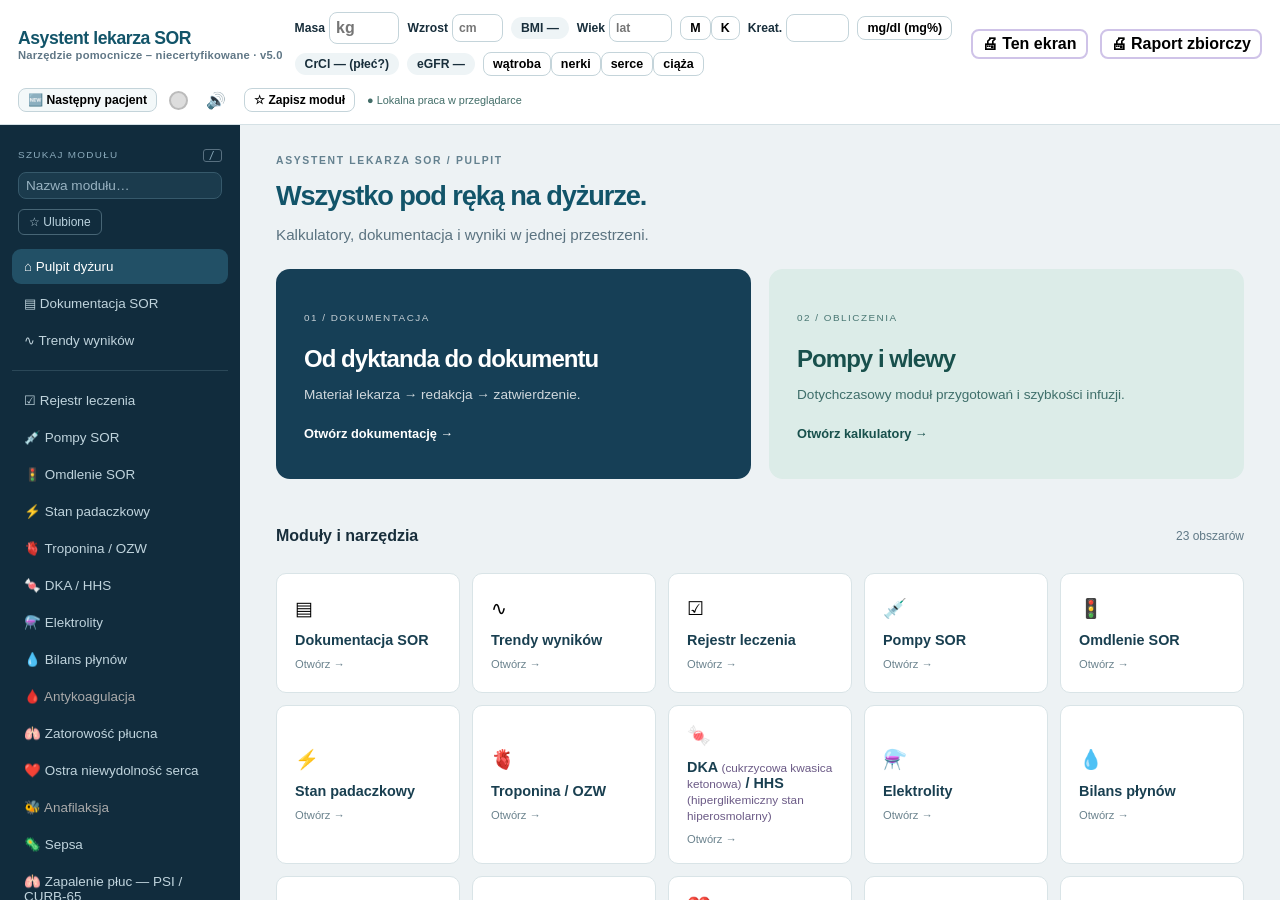
==== index.html @ ea82d054 "Asystent lekarza SOR 5.0" ====
<!doctype html><html lang="pl"><head><meta charset="utf-8"><title>Asystent lekarza SOR — narzędzie pomocnicze, niecertyfikowane</title><meta property="og:title" content="Asystent lekarza SOR"><meta property="og:description" content="Narzędzie pomocnicze – niecertyfikowane: kalkulatory, dokumentacja, pompy, bilans płynów i raport do wydruku."><meta property="og:image:width" content="1200"><meta property="og:image:height" content="630"><meta property="og:type" content="website"><meta name="description" content="Kalkulatory dla lekarzy SOR: dawki, pompy, algorytmy, neurologia/udar.">
<meta http-equiv="Content-Security-Policy" content="default-src 'self' 'unsafe-inline' app: file: data:">
<link rel="icon" href="icon.png"><link rel="manifest" href="manifest.webmanifest"><meta name="theme-color" content="#7b3fe4"><meta name="viewport" content="width=device-width,initial-scale=1"><link rel="stylesheet" href="shell.css"></head><body>
<header id="top"><div class="brand">Asystent lekarza SOR <small>Narzędzie pomocnicze – niecertyfikowane · <span id="ver">v5.0</span></small></div>
<div id="pbar">
 <label>Masa <input id="pw" inputmode="decimal" placeholder="kg"></label>
 <label>Wzrost <input id="ph" inputmode="decimal" placeholder="cm"></label><span id="pbmi" class="pill" title="BMI = masa [kg] / wzrost² [m²]">BMI —</span>
 <label>Wiek <input id="pa" inputmode="numeric" placeholder="lat"></label>
 <span class="seg" id="psex"><button data-s="m">M</button><button data-s="f">K</button></span>
 <label>Kreat. <input id="pc" inputmode="decimal"></label><button id="pcu" class="tg" title="Jednostki laboratoryjne we wszystkich modułach – kliknij, aby przełączyć">mg/dl</button>
 <span id="pcr" class="pill">CrCl —</span><span id="pgf" class="pill">eGFR —</span>
 <span class="tgs"><button class="tg" data-c="liver">wątroba</button><button class="tg" data-c="renal">nerki</button><button class="tg" data-c="heart">serce</button><button class="tg" data-c="preg">ciąża</button></span>
</div>
<button id="printMod" class="tg" title="Wydrukuj bieżący ekran / moduł (okno druku przeglądarki)">🖨 Ten ekran</button><button id="printAll" class="tg" title="Raport zbiorczy: dokumentacja, wykonane, pompy, bilans płynów i wszystkie użyte moduły">🖨 Raport zbiorczy</button>
<button id="nextPt" class="tg np" title="Wyczyść dane pacjenta i wszystkie moduły">🆕 Następny pacjent</button><div id="lamp" title="Alarm"></div><button id="mute" title="Wycisz">🔊</button></header>
<div id="wrap"><aside id="sidebar"><div class="nav-tools"><label for="moduleSearch">SZUKAJ MODUŁU <kbd>/</kbd></label><input id="moduleSearch" type="search" placeholder="Nazwa modułu…" autocomplete="off"><button id="favoritesOnly" aria-pressed="false">☆ Ulubione</button><p id="navEmpty" hidden>Brak pasujących modułów.</p></div><nav id="side" aria-label="Moduły aplikacji"></nav><div class="nav-foot">Asystent lekarza SOR<br>Niecertyfikowane · wersja 5.0</div></aside><main id="main"></main></div>
<audio id="siren" src="siren.wav" preload="auto"></audio>
<script src="calc/core.js"></script><script src="gcs.js"></script><script src="calc/units.js"></script><script src="calc/dka.js"></script><script src="calc/dkaB1.js"></script><script src="calc/elyteB1.js"></script><script src="calc/acoagB1.js"></script><script src="calc/pressB1.js"></script><script src="calc/transfB1.js"></script><script src="calc/elyte.js"></script><script src="calc/acoag.js"></script><script src="calc/pe.js"></script><script src="calc/ahf.js"></script><script src="calc/batch3.js"></script><script src="calc/transf.js"></script><script src="calc/neuro.js"></script><script src="calc/clinical.js"></script><script src="data/antybiotyki_renal.js"></script><script src="calc/abxB2.js"></script><script src="calc/mushB2.js"></script><script src="calc/dementiaB2.js"></script><script src="calc/etapC.js"></script>
<link rel="stylesheet" href="advanced.css">
<script src="mods.js"></script><script src="mods2.js"></script><script src="mods3.js"></script><script src="mods4.js"></script><script src="mods5.js"></script><script src="b1-ui.js"></script><script src="b2-ui.js"></script><script src="c-ui.js"></script><script src="gloss.js"></script><script src="treatment-engine.js"></script><script src="treatment-ui.js"></script><script src="clinical-ui.js"></script><script src="workbench.js"></script><script src="done.js"></script><script src="fluid.js"></script><script src="report.js"></script><script src="icd.js"></script><script src="icd-ui.js"></script><script src="shell.js"></script><script src="advanced.js"></script><script src="upd.js"></script><script>
document.addEventListener('pointerdown',function u(){var a=document.getElementById('siren');try{a.muted=true;var p=a.play();(p&&p.then?p:Promise.resolve()).then(function(){a.pause();a.currentTime=0;a.muted=false}).catch(function(){a.muted=false})}catch(e){}document.removeEventListener('pointerdown',u)},{once:true});</script></body></html>
---- shell.css ----
:root{--fs:16px;--ok:#1e9e4a;--or:#e98a00;--rd:#d81b30;--pk:#ff5fa2;--vi:#7b3fe4;--bg:#f7f5fb;--tx:#2a1f3d}
*{box-sizing:border-box}html{font-size:var(--fs)}body{margin:0;font-family:Segoe UI,Arial,sans-serif;background:var(--bg);color:var(--tx);height:100vh;display:flex;flex-direction:column;overflow:hidden}
header{display:flex;align-items:center;gap:12px;padding:6px 12px;background:#fff;border-bottom:3px solid var(--pk);flex-wrap:wrap}
.brand{font-weight:800;font-size:1.15rem;color:var(--vi);white-space:nowrap}.brand small{font-weight:600;color:var(--pk)}
#pbar{display:flex;align-items:center;gap:10px;flex-wrap:wrap;flex:1 1 560px;min-width:0}
#pbar label{font-weight:700;font-size:.9rem;display:flex;align-items:center;gap:4px}
input{font:inherit;padding:5px 7px;border:2px solid #cfc3e8;border-radius:8px;width:5.2em;background:#fff}
#pw{font-size:1.35rem;width:4.2em;font-weight:800;border-color:var(--vi)}
input.bad{border-color:var(--rd);background:#ffe6e9}input.warn{border-color:var(--or);background:#fff3df}
button{font:inherit;cursor:pointer}
.seg button,.tg{border:2px solid #cfc3e8;background:#fff;border-radius:8px;padding:4px 9px;font-weight:700}
.seg button.on{background:var(--vi);color:#fff;border-color:var(--vi)}.tg.on{background:var(--or);color:#fff;border-color:var(--or)}
.pill{background:#efe9fa;border-radius:20px;padding:4px 10px;font-weight:700;font-size:.9rem}
#lamp{width:30px;height:30px;border-radius:50%;background:#ddd;border:2px solid #bbb}
#lamp.on{background:var(--rd);border-color:#900;animation:fl .5s infinite alternate;box-shadow:0 0 18px var(--rd)}
@keyframes fl{from{opacity:1}to{opacity:.25}}
#mute{border:0;background:none;font-size:1.4rem}
#wrap{flex:1;display:flex;min-height:0}
#side{width:215px;background:#fff;border-right:1px solid #e5dcf5;overflow:auto;padding:6px}
#side button{display:block;width:100%;text-align:left;border:0;background:none;padding:8px 10px;border-radius:9px;font-weight:700;font-size:.95rem;color:var(--tx)}
#side button.on{background:linear-gradient(120deg,var(--pk),var(--vi));color:#fff}#side button.soon{color:#aaa;font-weight:500}
#side hr{border:0;border-top:1px solid #eee;margin:6px 0}
#main{flex:1;overflow:auto;padding:14px 18px;position:relative}
#main iframe{border:0;width:100%;height:100%;display:block;background:#fff;border-radius:10px}
#main.fr{padding:0}
h2{margin:.2em 0 .5em;color:var(--vi)}
.row{display:flex;flex-wrap:wrap;gap:10px 16px;align-items:center;margin:6px 0}
.row label{font-weight:700;display:flex;gap:5px;align-items:center}
.box{background:#fff;border-radius:12px;padding:10px 14px;margin:10px 0;border-left:7px solid #ccc;box-shadow:0 1px 4px rgba(80,40,140,.08)}
.box.ok{border-color:var(--ok)}.box.orange{border-color:var(--or)}.box.red{border-color:var(--rd);background:#fff4f5}
.box h3{margin:0 0 4px;font-size:1.05rem}
.big{font-size:1.5rem;font-weight:800}.r{color:var(--rd);font-weight:800}.o{color:var(--or);font-weight:700}.g{color:var(--ok);font-weight:700}
.mut{color:#776;font-size:.85rem}
.tabs button{border:2px solid var(--vi);background:#fff;color:var(--vi);border-radius:10px;padding:6px 14px;font-weight:800;margin-right:6px}
.tabs button.on{background:var(--vi);color:#fff}
.info{float:right;border:0;background:#efe9fa;border-radius:50%;width:32px;height:32px;font-weight:800;color:var(--vi)}
.ov{position:fixed;inset:0;background:rgba(123,63,228,.35);display:flex;align-items:center;justify-content:center;z-index:99}
.dlg{background:#fff;border-radius:18px;padding:22px;max-width:460px;border-top:6px solid var(--pk);text-align:center}
.dlg .big,.dlg button.big{width:100%;padding:12px;border:0;border-radius:12px;color:#fff;background:linear-gradient(120deg,var(--pk),var(--vi))}
.by{color:var(--pk);font-weight:700;margin-top:-8px}
.disc{font-size:.8rem;color:#887;margin-top:18px}
table.src{font-size:.85rem}ul.src{font-size:.85rem;padding-left:18px}
.dw{background:#fff3c4;color:#7a5600;font-weight:800;padding:0 4px;border-radius:4px}
input[type=checkbox]{width:auto;transform:scale(1.3);margin:0 4px}input[type=range]{width:140px}
select{font:inherit;padding:5px 7px;border:2px solid #cfc3e8;border-radius:8px;background:#fff}
.nih{display:grid;grid-template-columns:repeat(auto-fill,minmax(330px,1fr));gap:6px 14px;width:100%}.nih label{justify-content:space-between}.nih select{max-width:210px}
#printArea{display:none}
@media print{@page{size:A4;margin:14mm}html,body{background:#fff!important}body>*:not(#printArea){display:none!important}#printArea{display:block;font:11pt/1.35 Arial,sans-serif;color:#000}
#printArea h1{font-size:15pt;margin:0}#printArea h2{font-size:12pt;margin:10px 0 4px;border-bottom:1px solid #000}#printArea .sub{font-size:9.5pt;margin-bottom:6px}
#printArea table{border-collapse:collapse;width:100%}#printArea th,#printArea td{border:1px solid #888;padding:3px 6px;text-align:left;vertical-align:top}#printArea th{width:32%;background:#eee}
#printArea li{margin:2px 0}#printArea li.red b{text-decoration:underline}#printArea .lines{height:28mm;border-bottom:1px dotted #000}#printArea .sig{display:flex;justify-content:space-between;margin-top:14mm}#printArea .foot{font-size:8pt;margin-top:8mm;color:#444}}
.np{background:#fff4d6}
.pl{font-weight:400;font-size:.82em;color:#6b5a86}
---- advanced.css ----
:root{--vi:#125469;--pk:#1f8d9a;--bg:#edf2f4;--tx:#182e3b;--fs:16px}
body{font-family:Inter,"Segoe UI",Arial,sans-serif}header{padding:12px 18px;border-bottom:1px solid #d5e1e5;gap:12px;background:#fff}.brand{font-size:1.1rem;letter-spacing:-.025em}.brand small{display:block;font-size:.7rem;color:#607786;letter-spacing:.02em}#pbar{gap:8px}#pbar label{font-size:.76rem}#pw{font-size:1rem;width:4.4em}#pbar input{border-width:1px;border-color:#c4d4da;padding:6px}#pbar .tg,.seg button{font-size:.78rem;border-width:1px;border-color:#c4d4da}.pill{font-size:.76rem;background:#eef4f6}#nextPt{font-size:.76rem;background:#f3f8f9;border:1px solid #c4d4da}#pinModule{font-size:.75rem;border:1px solid #c4d4da}#lamp{width:19px;height:19px}#mute{font-size:1rem}.connection-state{font-size:.68rem;color:#426d68}
#sidebar{width:240px;min-width:240px;background:#112c3d;display:flex;flex-direction:column;overflow:auto;color:#c0d4dd}#side{width:auto;background:transparent;border:0;overflow:visible;padding:0 12px 20px}#side button{color:#c0d4dd;padding:10px 12px;font-size:.84rem;font-weight:500;margin:2px 0}#side button.on{background:#225066;color:#fff}#side button:hover{background:#1b4054}#side button[hidden]{display:none}#side button.is-favorite::after{content:'★';float:right;color:#e4c678}#side hr{border-color:#2b4858;margin:12px 0}.nav-tools{padding:24px 18px 12px}.nav-tools label{display:flex;justify-content:space-between;font-size:.62rem;letter-spacing:.13em;color:#8babbc}.nav-tools kbd{border:1px solid #587080;padding:0 5px;border-radius:3px}.nav-tools input{display:block;width:100%;margin:10px 0;background:#1b3b4d;border:1px solid #36596b;color:#fff;font-size:.85rem}.nav-tools input::placeholder{color:#99b3c2}.nav-tools button{color:#bcd4e0;border:1px solid #476575;background:transparent;border-radius:6px;padding:5px 10px;font-size:.75rem}.nav-tools button[aria-pressed=true]{background:#40616d}.nav-foot{font-size:.66rem;line-height:1.8;padding:16px 22px;margin-top:auto;border-top:1px solid #2b4858;color:#86a5b6}#navEmpty{font-size:.8rem}#main{padding:30px 36px}#main>h2{font-size:1.7rem;letter-spacing:-.04em;line-height:1.2}#main.fr{padding:14px}.eyebrow{color:#64818f;font-size:.65rem;font-weight:700;letter-spacing:.16em;margin-bottom:14px}.lead{color:#5b7380;font-size:.95rem;margin:12px 0 26px}.hero-grid{display:grid;grid-template-columns:1fr 1fr;gap:18px;margin-bottom:32px}.hero-tile{border:0;background:#163f56;color:#fff;text-align:left;padding:28px;border-radius:14px;min-height:210px}.hero-tile.teal{background:#dcece8;color:#18504c}.hero-tile>span{font-size:.62rem;letter-spacing:.15em;opacity:.75}.hero-tile h3{font-size:1.5rem;margin:20px 0 10px;letter-spacing:-.04em}.hero-tile p{font-size:.85rem;opacity:.8}.hero-tile b{display:block;margin-top:24px;font-size:.8rem}.section-title{display:flex;justify-content:space-between;align-items:center}.section-title h3{font-size:1rem}.section-title>span{font-size:.75rem;color:#607986}.module-grid{display:grid;grid-template-columns:repeat(auto-fill,minmax(180px,1fr));gap:12px;margin:12px 0 26px}.module-tile{background:white;border:1px solid #d9e4e7;border-radius:10px;padding:18px;text-align:left;min-height:120px}.module-tile:hover{border-color:#1f8d9a;box-shadow:0 3px 12px #1233480c}.module-tile>span{display:block;font-size:1.2rem;margin-bottom:12px}.module-tile b{display:block;font-size:.9rem;color:#193f50}.module-tile small{display:block;margin-top:10px;font-size:.7rem;color:#6a828d}.notice{font-size:.8rem;line-height:1.6;color:#385a68;border:1px solid #cedee3;background:#f8fbfc;border-radius:8px;padding:14px 18px;margin:16px 0 22px}.box{border-radius:9px;border-left-width:4px;padding:16px;box-shadow:0 1px 2px #213b4d0a}button:focus-visible,a:focus-visible,input:focus-visible,select:focus-visible,textarea:focus-visible{outline:3px solid #e7ad44;outline-offset:3px}button:disabled{opacity:.45;cursor:not-allowed}.wb-toolbar{display:flex;gap:10px;align-items:center;flex-wrap:wrap;margin:18px 0}.wb-toolbar label{font-size:.8rem}.wb-toolbar button,.wb-toolbar select{font-size:.8rem}.wb-toolbar .tg{border:1px solid #b9ccd3;padding:9px 13px}.wb-tabs{display:flex;gap:6px;border-bottom:1px solid #ccdce2;margin-top:25px;margin-bottom:22px}.wb-tabs button{border:0;border-radius:7px 7px 0 0;padding:12px 16px;background:#e0e9ed;color:#476573;font-size:.83rem}.wb-tabs button.on{background:#164d63;color:white}.wb-field{display:block;font-size:.83rem;font-weight:600;margin-bottom:18px}.wb-field textarea,.document-editor{display:block;width:100%;margin-top:8px;padding:14px 16px;min-height:110px;resize:vertical;font:400 .93rem/1.65 "Segoe UI",Arial,sans-serif;border:1px solid #c6d7de;border-radius:9px;color:#193644;background:#fff}.document-editor{min-height:380px}.primary-action,.button-link{display:inline-block;border:0;border-radius:7px;background:#16556b;color:white;font-weight:600;padding:12px 18px;font-size:.85rem;text-decoration:none}.accept-line{display:flex;gap:8px;align-items:center;margin:18px 0;font-size:.85rem}.wb-status{min-height:24px;color:#25645c;font-size:.8rem}.file-button{padding:8px 12px;border:1px solid #b9ccd3;border-radius:7px;cursor:pointer;background:white}.file-button input{display:block;width:180px;border:0;padding:0;font-size:.7rem;margin-top:5px}.trend-fields{display:grid;grid-template-columns:repeat(4,1fr);gap:14px;margin-bottom:18px}.trend-fields label{font-size:.78rem}.trend-fields input{width:100%;display:block;margin-top:8px;border:1px solid #c6d7de}.trend-summary{display:flex;gap:20px;flex-wrap:wrap;background:#fff;padding:18px;border:1px solid #d6e2e7;border-radius:8px;font-size:.85rem}.trend-chart{width:100%;max-height:340px;background:#fff;margin-top:14px;border:1px solid #d6e2e7;border-radius:10px}.trend-chart text{font:12px "Segoe UI",sans-serif;fill:#375a68}.results-table{width:100%;border-collapse:collapse;background:white;font-size:.85rem}.results-table th,.results-table td{text-align:left;border-bottom:1px solid #d9e5ea;padding:12px}.results-table th{background:#e3ecef}.wb-panel[hidden]{display:none}#mobileMenu{display:none}.tabs{display:flex;flex-wrap:wrap;gap:5px}.tabs button{font-size:.8rem;border-width:1px;margin:0}
@media(min-width:1500px){#main{padding:38px 6vw}}@media(max-width:1100px){#main{padding:24px}#sidebar{width:215px;min-width:215px}.hero-tile{padding:22px}.connection-state{display:none}}@media(max-width:760px){header{padding:8px 10px;gap:7px}.brand{font-size:.95rem}#mobileMenu{display:block;font-size:.75rem;border:1px solid #b9ccd3}#sidebar{display:none;position:absolute;top:0;bottom:0;left:0;z-index:40;width:260px}#wrap{position:relative}.nav-open #sidebar{display:flex;box-shadow:16px 0 40px #112c3d40}#main{padding:20px 14px}#main>h2{font-size:1.4rem}.hero-grid{grid-template-columns:1fr;gap:12px}.hero-tile{min-height:175px;padding:22px}.hero-tile h3{font-size:1.3rem;margin-top:15px}.hero-tile b{margin-top:18px}.module-grid{grid-template-columns:repeat(2,minmax(0,1fr));gap:8px}.module-tile{padding:14px}.trend-fields{grid-template-columns:repeat(2,1fr)}.wb-tabs{gap:3px}.wb-tabs button{font-size:.7rem;padding:10px 8px}.wb-toolbar{gap:8px}.document-editor{min-height:330px}#pinModule{font-size:.65rem}#pbar{order:10;flex-basis:100%;gap:6px}#pbar .tgs{display:flex;gap:4px;flex-wrap:wrap}#pbar input{width:4.5em}#pbar #pw{width:4.5em}#main.fr{padding:0}.results-table{font-size:.75rem}.results-table td,.results-table th{padding:8px}.wb-panel>ol{padding-left:22px;font-size:.85rem;line-height:1.7}.nav-tools{padding-top:18px}}@media(prefers-reduced-motion:reduce){*{animation:none!important;scroll-behavior:auto!important}}@media print{#printArea{white-space:pre-wrap!important}body{height:auto;overflow:visible}}
/* Rejestr leczenia i potwierdzanie rzeczywistych czynności. */
.treatment-workspace h2{font-size:1.55rem;letter-spacing:-.035em}.action-card{border:1px solid #ccdce3;background:white;border-radius:11px;padding:18px;margin:14px 0}.action-card-head{display:flex;justify-content:space-between;align-items:center;gap:14px;flex-wrap:wrap}.action-card h3{margin:0;color:#164d63;font-size:1rem}.action-badge{font-size:.73rem;font-weight:600;background:#e5eff2;border:1px solid #c7dce3;border-radius:20px;padding:6px 10px}.action-details{font-size:.85rem;line-height:1.7;white-space:pre-wrap;overflow-wrap:anywhere;color:#4b6571}.action-checks{display:flex;flex-wrap:wrap;gap:10px 20px;margin:18px 0}.action-checks label{display:flex;align-items:center;gap:6px;font-size:.8rem;cursor:pointer;background:#f3f7f8;border:1px solid #d5e2e7;padding:9px 12px;border-radius:7px}.action-checks input{margin:0 3px;transform:none}.action-card details{font-size:.77rem;color:#577381;margin-top:14px}.action-card summary{cursor:pointer}.event-history{border-left:3px solid #b3cdd5;padding:12px;margin:12px 0;background:#f7fafb;line-height:1.65;overflow-wrap:anywhere}.event-history .tg{font-size:.72rem;margin-top:7px}.event-void{border-color:#c9a8a8;color:#805858;background:#fcf7f7}.action-editor{border:2px solid #5b9cae;border-radius:12px;background:#f8fcfd;padding:20px;margin:20px 0}.action-editor h3{margin-top:0;font-size:1rem}.action-editor>p{font-size:.84rem;line-height:1.65}.action-editor label{font-size:.78rem;display:block}.action-editor select,.action-editor input:not([type=checkbox]){display:block;width:100%;margin-top:7px;font-size:.88rem;border:1px solid #b8cfd8;padding:9px;background:white;min-width:0}.action-editor input[readonly]{background:#eaf0f3}.action-inputs{display:grid;grid-template-columns:repeat(2,minmax(0,1fr));gap:14px;margin:18px 0}.action-inputs label[hidden]{display:none!important}.action-time{display:grid;grid-template-columns:1fr 1fr;gap:16px;margin:18px 0}.action-editor .accept-line{display:flex;line-height:1.6;font-weight:600}.action-editor [data-editor-status]{color:#8b2c2c;font-size:.82rem}.treatment-workspace .wb-field textarea{min-height:170px}.action-editor .tg{font-size:.82rem}.treatment-workspace .mut{font-size:.76rem}.wb-tabs{flex-wrap:wrap}#wb-actions h2{font-size:1.25rem}.treatment-workspace [data-confirmed-output]{font-size:.84rem;line-height:1.8}
@media(max-width:760px){.action-inputs,.action-time{grid-template-columns:1fr}.action-editor{padding:14px}.action-card{padding:14px}.action-checks{gap:7px}.action-checks label{padding:9px;font-size:.75rem}.action-badge{font-size:.68rem}.treatment-workspace h2{font-size:1.25rem}}
/* Clinical modules 4.2 */
.clinical-group{border:1px solid #d8e3e9;border-radius:13px;background:#fff;margin:18px 0;padding:18px 20px 20px}.clinical-group legend{font-size:15px;font-weight:750;color:#254354;padding:0 8px}.clinical-grid{display:grid;grid-template-columns:repeat(auto-fit,minmax(240px,1fr));gap:15px 22px}.clinical-field{display:flex;flex-direction:column;gap:7px;font-size:13px;line-height:1.5;min-width:0;color:#344f60}.clinical-field>span{display:flex;align-items:center;gap:8px}.clinical-field input{width:110px!important;max-width:100%;background:#f8fafc;border:1px solid #c7d6df;border-radius:7px;padding:10px 11px!important;color:#173243;font-size:16px;font-variant-numeric:tabular-nums}.clinical-field input[type=datetime-local]{width:225px!important}.clinical-field select{width:100%;min-height:42px;white-space:normal;font-size:13px;max-width:100%;background:#f8fafc;border:1px solid #c7d6df;border-radius:7px;padding:7px;color:#173243}.clinical-field small{font-size:11px;line-height:1.35;color:#607482}.clinical-check{display:flex;align-items:flex-start;gap:8px;font-size:13px;line-height:1.7;margin:12px 0}.clinical-check input{flex:none;width:17px;height:17px;margin-top:4px;accent-color:#0c7c80}.clinical-invalid{color:#a31f30;font-size:14px}.clinical-field [aria-invalid=true]{border:2px solid #c42539;background:#fff1f2}.clinical-result{border:1px solid #dbe5eb;border-left:4px solid #527685;background:#fff;border-radius:10px;padding:19px 22px;margin:17px 0;font-size:14px;line-height:1.75;overflow-wrap:anywhere}.clinical-result h3{font-size:17px;line-height:1.45;margin:0 0 10px;color:#213e50}.clinical-result p{margin:9px 0}.clinical-result.orange{border-left-color:#d28b26;background:#fffaf0}.clinical-result.red{border:2px solid #bc283c;border-left:7px solid #bc283c;background:#fff1f2;color:#7b1729}.clinical-result.red h3{color:#9c152c}.clinical-number{font-size:25px;line-height:1.5;font-weight:750;display:block;color:inherit;font-variant-numeric:tabular-nums}.clinical-equation{background:#eef4f7;border-radius:6px;padding:9px 12px;font-family:ui-monospace,monospace;font-size:12px;white-space:normal}.clinical-table{overflow:auto;margin:13px 0;border-radius:8px;border:1px solid #dbe5eb}.clinical-table table{border-collapse:collapse;width:100%;font-size:12px;line-height:1.6;background:#fff}.clinical-table th{text-align:left;background:#edf3f6;color:#375869;font-weight:750;padding:11px 13px;border-bottom:1px solid #ccdce4}.clinical-table td{padding:11px 13px;border-bottom:1px solid #e3ebf0;vertical-align:top;min-width:95px}.clinical-table tr:last-child td{border-bottom:0}.clinical-out>.primary-action{margin:8px 6px 8px 0;font-size:13px}.clinical-sources{border-top:1px solid #d5e0e7;padding:15px 0;font-size:12px;line-height:1.8;margin-top:20px}.clinical-sources summary{cursor:pointer;font-weight:700;color:#426274}.clinical-sources a,.clinical-result a{color:#086d7e;text-decoration:underline}.clinical-tabs{flex-wrap:wrap}.clinical-tabs button{font-size:12px;padding:11px 13px}.mushroom-grid{display:grid;grid-template-columns:repeat(auto-fit,minmax(280px,1fr));gap:20px;margin:20px 0}.mushroom-card{border:1px solid #d6e2e9;border-radius:12px;padding:18px;background:#fff;line-height:1.6}.mushroom-card h3{margin:0;font-size:17px}.mushroom-card p{font-size:13px}.mushroom-card img{display:block;width:100%;height:280px;object-fit:contain;background:#eff3f4;border-radius:8px}.mushroom-card small{font-size:11px;color:#5d7181}.mushroom-card a{color:#096c7c}.clinical-out button[disabled]{opacity:.45;cursor:not-allowed}@media(max-width:700px){.clinical-grid{grid-template-columns:1fr}.clinical-group{padding:12px}.clinical-result{padding:14px}.clinical-number{font-size:21px}.mushroom-grid{grid-template-columns:1fr}}

.wb-field{margin-bottom:6px}.wb-hint{display:block;font-weight:400;font-size:.74rem;color:#5b7380;margin-top:3px}.wb-mini{margin:6px 0}.wb-area{display:block;width:100%;margin:6px 0 20px;padding:14px 16px;min-height:110px;resize:vertical;font:400 .93rem/1.65 "Segoe UI",Arial,sans-serif;border:1px solid #c6d7de;border-radius:9px;color:#193644;background:#fff}.wb-area-interview{min-height:260px}.wb-area-labs{min-height:260px}.wb-area-prelim,.wb-area-final{min-height:90px}

/* 4.4 — ICD-10 / ICD-9 */
.icd-tabs{margin-top:18px}.icd-q{display:block;width:100%;max-width:760px;font-size:1rem;padding:12px 14px;border:1px solid #9fbac5;border-radius:9px;background:#fff;margin:6px 0 8px;color:#193644}
.icd-note{font-size:.8rem;line-height:1.6;color:#5a4a1d}.icd-note:not(:empty){background:#fff8e6;border:1px solid #e8d49a;border-radius:8px;padding:10px 14px;margin:8px 0;max-width:760px}
.icd-res{max-width:900px}.icd-h{font-size:.82rem;letter-spacing:.06em;color:#4b6571;margin:18px 0 6px;text-transform:uppercase}.icd-subhead{font-size:.74rem;color:#6a828d;margin:14px 0 4px;border-top:1px dashed #c6d7de;padding-top:8px}
.icd-item{border:1px solid #d3e0e5;border-radius:8px;background:#fff;margin:5px 0;display:flex;flex-wrap:wrap;align-items:stretch}.icd-item:hover{border-color:#5b9cae}
.icd-main{flex:1 1 320px;display:flex;gap:12px;align-items:baseline;text-align:left;border:0;background:none;padding:10px 12px;font-size:.9rem;color:#193644;cursor:pointer;border-radius:8px}
.icd-code{flex:0 0 78px;color:#164d63;font-variant-numeric:tabular-nums}.icd-name{flex:1}
.icd-badge{font-style:normal;font-size:.68rem;border:1px solid #c7a0a0;color:#7c3a3a;border-radius:10px;padding:1px 7px;white-space:nowrap}.icd-head{border-color:#b7c7ce;color:#5c7886}
.icd-nonleaf{background:#f5f8f9}.icd-nonleaf .icd-name{color:#4d6772}
.icd-sub{border:0;border-left:1px solid #e0e9ed;background:none;font-size:.74rem;color:#2c6a80;padding:0 12px;cursor:pointer}
.icd-extra{flex:1 0 100%;border-top:1px solid #e0e9ed;padding:10px 14px 14px;background:#f8fbfc;border-radius:0 0 8px 8px;font-size:.83rem}.icd-extra[hidden]{display:none}
.icd-ec h4{margin:4px 0 8px;font-size:.88rem;color:#164d63}.icd-glabel{font-size:.74rem;font-weight:700;color:#4b6571;margin:10px 0 3px}
.icd-cause{display:block;width:100%;text-align:left;border:1px solid #cfdde3;background:#fff;border-radius:6px;padding:6px 10px;margin:3px 0;font-size:.8rem;color:#193644;cursor:pointer}.icd-cause:hover{border-color:#5b9cae;background:#eef6f8}.icd-cause b{color:#164d63;margin-right:6px}
.icd-linkbtn{border:0;background:none;color:#2c6a80;font-size:.76rem;padding:4px 0;cursor:pointer;text-decoration:underline}
.icd-pair{margin-top:10px;border:2px solid #5b9cae;border-radius:8px;background:#fff;padding:10px 14px}.icd-pair pre{margin:6px 0;white-space:pre-wrap;font:inherit;font-size:.82rem}
.icd-dagger{border-left:3px solid #c7a0a0;padding:6px 10px;margin-bottom:8px;background:#fff}.icd-ref{display:block;margin:3px 0}
.icd-wrap{position:relative}.icd-bar{margin:4px 0}.icd-barhint{font-size:.74rem}
.icd-pop{position:absolute;left:0;right:0;top:100%;margin-top:2px;z-index:30;background:#fff;border:1px solid #5b9cae;border-radius:9px;box-shadow:0 8px 28px #1233482e;max-height:330px;overflow:auto}.icd-pop[hidden]{display:none}
.icd-pop-h{font-size:.74rem;color:#5b7380;padding:8px 12px;background:#f1f6f8;border-bottom:1px solid #e0e9ed}
.icd-opt{display:block;width:100%;text-align:left;border:0;border-bottom:1px solid #eef3f5;background:#fff;padding:8px 12px;font-size:.85rem;color:#193644;cursor:pointer}.icd-opt b{color:#164d63;margin-right:6px}.icd-opt:hover,.icd-opt.on{background:#e3f0f4}.icd-skip{color:#5b7380;font-size:.78rem}
@media(max-width:760px){.icd-code{flex-basis:64px}.icd-main{flex-basis:100%}}
details.icd-group>summary{cursor:pointer}details.icd-group[open]>summary{margin-bottom:4px}
/* ---- 5.0: GCS ---- */
.gcsfield{display:block;width:100%}.gcsw{display:block}.gcs-box{border:1px solid #c9d8de;border-radius:10px;padding:8px 10px;background:#fff;margin:6px 0}
.gcs-row{display:flex;flex-wrap:wrap;gap:5px;align-items:center;margin:5px 0}.gcs-h{min-width:9.5em;font-weight:700;font-size:.85rem;color:#335}
.gcs-b{border:1px solid #9fbac5;background:#fff;border-radius:8px;padding:5px 9px;font-size:.85rem;cursor:pointer}.gcs-b b{color:#125469}.gcs-b.on{background:#125469;color:#fff;border-color:#125469}.gcs-b.on b{color:#fff}
.gcs-sum{margin-top:6px;font-size:1rem}.gcs-clr[disabled]{opacity:.4}
/* ---- 5.0: bilans płynów, wykonane, raport ---- */
.fl-top{display:flex;flex-wrap:wrap;gap:10px 18px;align-items:center;margin:10px 0}.fl-sum{display:grid;grid-template-columns:repeat(auto-fit,minmax(150px,1fr));gap:10px;margin:12px 0}
.fl-n{background:#fff;border:1px solid #cfdde3;border-radius:12px;padding:10px 12px;display:flex;flex-direction:column}.fl-n span{font-size:.75rem;color:#51697a;text-transform:uppercase;letter-spacing:.04em}.fl-n b{font-size:1.45rem;color:#112c3d}.fl-n small{color:#51697a}
.fl-bal{border-width:2px;border-color:#125469}.fl-bal.pos b{color:#0b6b3a}.fl-bal.neg b{color:#b3261e}
.fl-grid{display:grid;grid-template-columns:repeat(auto-fit,minmax(260px,1fr));gap:12px}.fl-card{background:#fff;border:1px solid #cfdde3;border-radius:12px;padding:10px 12px}.fl-card h3{margin:0 0 8px}
.fl-types,.fl-amt,.fl-cust{display:flex;flex-wrap:wrap;gap:6px;margin:6px 0}.fl-b{border:1px solid #9fbac5;background:#f4f9fb;border-radius:9px;padding:9px 12px;font-weight:700;cursor:pointer;min-width:5.2em}.fl-b:active{background:#125469;color:#fff}
.fl-ur .fl-b{background:#fff6ec}.fl-cust input,.fl-other{max-width:11em}.fl-table,.dn-table{width:100%;border-collapse:collapse}.fl-table td,.dn-table td{border-bottom:1px solid #e0e8ec;padding:4px 6px}.fl-v{font-weight:700;text-align:right;white-space:nowrap}
.dn-card{background:#fff;border:1px solid #cfdde3;border-radius:12px;padding:10px 12px;margin:10px 0}.dn-card h4{margin:0 0 8px}.dn-time{margin:8px 0}
.dn-tiles{display:grid;grid-template-columns:repeat(auto-fill,minmax(210px,1fr));gap:8px}.dn-tile{border:1px solid #cfdde3;border-radius:10px;padding:8px;background:#f8fbfc}.dn-vars{display:flex;flex-wrap:wrap;gap:5px;margin-top:6px}
.dn-v,.dn-icdb{border:1px solid #9fbac5;background:#fff;border-radius:8px;padding:7px 10px;cursor:pointer;text-align:left}.dn-v:hover,.dn-icdb:hover{background:#125469;color:#fff}.dn-icd{display:flex;flex-direction:column;gap:4px;margin-top:8px;max-width:760px}.dn-icdb.nonleaf{opacity:.7}
.dn-ask{margin-top:6px;display:flex;flex-direction:column;gap:5px}.dn-free{display:flex;gap:8px;flex-wrap:wrap}.dn-free input{flex:1;min-width:14em;max-width:34em}.dn-etxt{width:100%;max-width:46em}
#pbmi.pill{white-space:nowrap}#ph{width:4.2em}
#printArea .rp-text{white-space:pre-wrap;border:1px solid #888;padding:6px 8px;margin:4px 0;font-size:10.5pt}#printArea h3{font-size:11pt;margin:8px 0 3px}
#main .dn-et{min-width:8.6em!important;width:8.6em!important}#main #dn-t{min-width:8.6em!important}
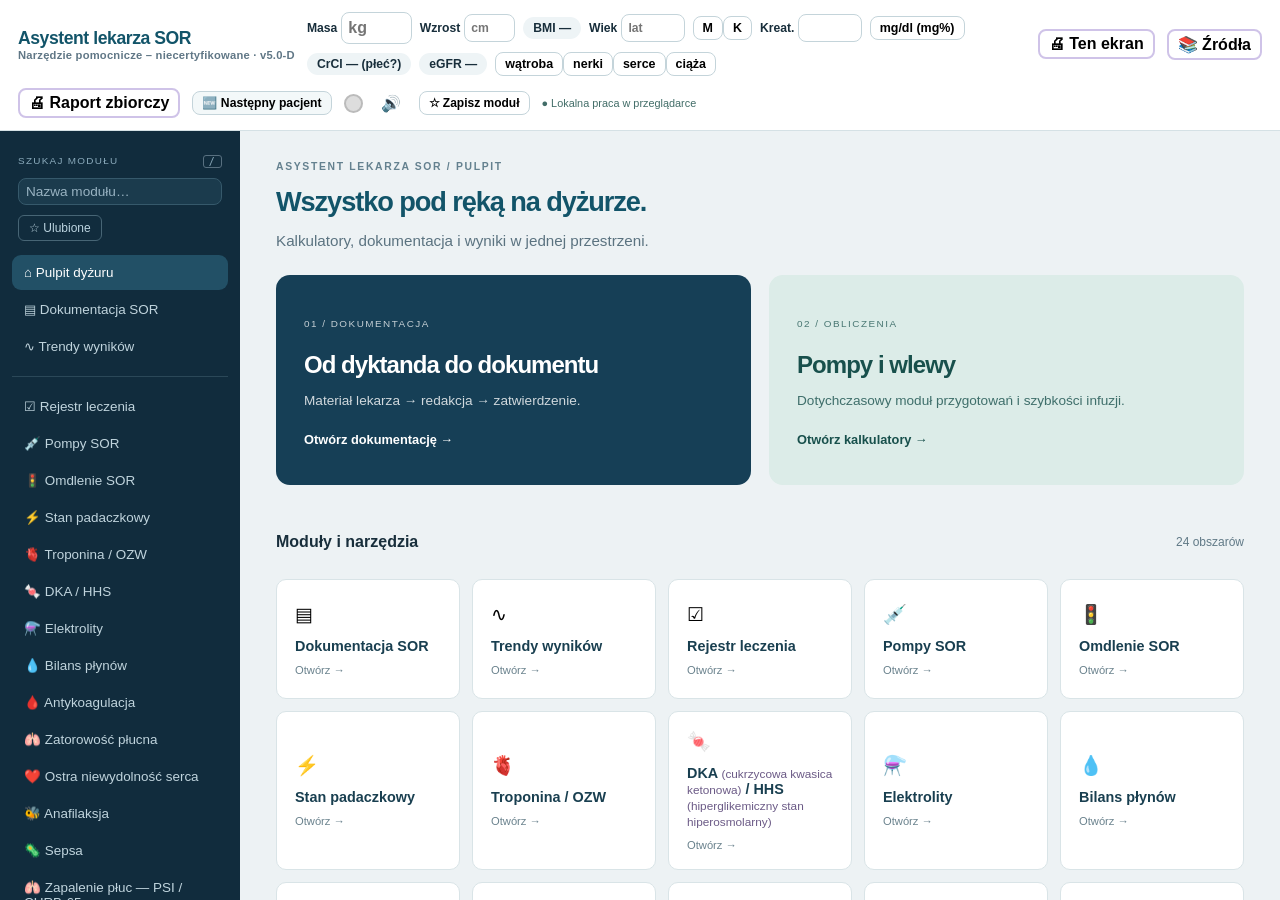
==== commit 808964db: "Asystent lekarza SOR 5.0-D" ====
--- a/index.html
+++ b/index.html
@@ -1,7 +1,7 @@
 <!doctype html><html lang="pl"><head><meta charset="utf-8"><title>Asystent lekarza SOR — narzędzie pomocnicze, niecertyfikowane</title><meta property="og:title" content="Asystent lekarza SOR"><meta property="og:description" content="Narzędzie pomocnicze – niecertyfikowane: kalkulatory, dokumentacja, pompy, bilans płynów i raport do wydruku."><meta property="og:image:width" content="1200"><meta property="og:image:height" content="630"><meta property="og:type" content="website"><meta name="description" content="Kalkulatory dla lekarzy SOR: dawki, pompy, algorytmy, neurologia/udar.">
 <meta http-equiv="Content-Security-Policy" content="default-src 'self' 'unsafe-inline' app: file: data:">
 <link rel="icon" href="icon.png"><link rel="manifest" href="manifest.webmanifest"><meta name="theme-color" content="#7b3fe4"><meta name="viewport" content="width=device-width,initial-scale=1"><link rel="stylesheet" href="shell.css"></head><body>
-<header id="top"><div class="brand">Asystent lekarza SOR <small>Narzędzie pomocnicze – niecertyfikowane · <span id="ver">v5.0</span></small></div>
+<header id="top"><div class="brand">Asystent lekarza SOR <small>Narzędzie pomocnicze – niecertyfikowane · <span id="ver">v5.0-D</span></small></div>
 <div id="pbar">
  <label>Masa <input id="pw" inputmode="decimal" placeholder="kg"></label>
  <label>Wzrost <input id="ph" inputmode="decimal" placeholder="cm"></label><span id="pbmi" class="pill" title="BMI = masa [kg] / wzrost² [m²]">BMI —</span>
@@ -11,11 +11,11 @@
  <span id="pcr" class="pill">CrCl —</span><span id="pgf" class="pill">eGFR —</span>
  <span class="tgs"><button class="tg" data-c="liver">wątroba</button><button class="tg" data-c="renal">nerki</button><button class="tg" data-c="heart">serce</button><button class="tg" data-c="preg">ciąża</button></span>
 </div>
-<button id="printMod" class="tg" title="Wydrukuj bieżący ekran / moduł (okno druku przeglądarki)">🖨 Ten ekran</button><button id="printAll" class="tg" title="Raport zbiorczy: dokumentacja, wykonane, pompy, bilans płynów i wszystkie użyte moduły">🖨 Raport zbiorczy</button>
+<button id="printMod" class="tg" title="Wydrukuj bieżący ekran / moduł (okno druku przeglądarki)">🖨 Ten ekran</button><button id="srcMod" class="tg" title="Źródła danych i otwarte walidacje bieżącego modułu">📚 Źródła</button><button id="printAll" class="tg" title="Raport zbiorczy: dokumentacja, wykonane, pompy, bilans płynów i wszystkie użyte moduły">🖨 Raport zbiorczy</button>
 <button id="nextPt" class="tg np" title="Wyczyść dane pacjenta i wszystkie moduły">🆕 Następny pacjent</button><div id="lamp" title="Alarm"></div><button id="mute" title="Wycisz">🔊</button></header>
 <div id="wrap"><aside id="sidebar"><div class="nav-tools"><label for="moduleSearch">SZUKAJ MODUŁU <kbd>/</kbd></label><input id="moduleSearch" type="search" placeholder="Nazwa modułu…" autocomplete="off"><button id="favoritesOnly" aria-pressed="false">☆ Ulubione</button><p id="navEmpty" hidden>Brak pasujących modułów.</p></div><nav id="side" aria-label="Moduły aplikacji"></nav><div class="nav-foot">Asystent lekarza SOR<br>Niecertyfikowane · wersja 5.0</div></aside><main id="main"></main></div>
 <audio id="siren" src="siren.wav" preload="auto"></audio>
 <script src="calc/core.js"></script><script src="gcs.js"></script><script src="calc/units.js"></script><script src="calc/dka.js"></script><script src="calc/dkaB1.js"></script><script src="calc/elyteB1.js"></script><script src="calc/acoagB1.js"></script><script src="calc/pressB1.js"></script><script src="calc/transfB1.js"></script><script src="calc/elyte.js"></script><script src="calc/acoag.js"></script><script src="calc/pe.js"></script><script src="calc/ahf.js"></script><script src="calc/batch3.js"></script><script src="calc/transf.js"></script><script src="calc/neuro.js"></script><script src="calc/clinical.js"></script><script src="data/antybiotyki_renal.js"></script><script src="calc/abxB2.js"></script><script src="calc/mushB2.js"></script><script src="calc/dementiaB2.js"></script><script src="calc/etapC.js"></script>
 <link rel="stylesheet" href="advanced.css">
-<script src="mods.js"></script><script src="mods2.js"></script><script src="mods3.js"></script><script src="mods4.js"></script><script src="mods5.js"></script><script src="b1-ui.js"></script><script src="b2-ui.js"></script><script src="c-ui.js"></script><script src="gloss.js"></script><script src="treatment-engine.js"></script><script src="treatment-ui.js"></script><script src="clinical-ui.js"></script><script src="workbench.js"></script><script src="done.js"></script><script src="fluid.js"></script><script src="report.js"></script><script src="icd.js"></script><script src="icd-ui.js"></script><script src="shell.js"></script><script src="advanced.js"></script><script src="upd.js"></script><script>
+<script src="mods.js"></script><script src="mods2.js"></script><script src="mods3.js"></script><script src="mods4.js"></script><script src="mods5.js"></script><script src="b1-ui.js"></script><script src="b2-ui.js"></script><script src="c-ui.js"></script><script src="gloss.js"></script><script src="treatment-engine.js"></script><script src="treatment-ui.js"></script><script src="clinical-ui.js"></script><script src="workbench.js"></script><script src="done.js"></script><script src="fluid.js"></script><script src="report.js"></script><script src="icd.js"></script><script src="icd-ui.js"></script><script src="shell.js"></script><script src="advanced.js"></script><script src="about.js"></script><script src="upd.js"></script><script>
 document.addEventListener('pointerdown',function u(){var a=document.getElementById('siren');try{a.muted=true;var p=a.play();(p&&p.then?p:Promise.resolve()).then(function(){a.pause();a.currentTime=0;a.muted=false}).catch(function(){a.muted=false})}catch(e){}document.removeEventListener('pointerdown',u)},{once:true});</script></body></html>
--- a/advanced.css
+++ b/advanced.css
@@ -51,3 +51,8 @@
 #pbmi.pill{white-space:nowrap}#ph{width:4.2em}
 #printArea .rp-text{white-space:pre-wrap;border:1px solid #888;padding:6px 8px;margin:4px 0;font-size:10.5pt}#printArea h3{font-size:11pt;margin:8px 0 3px}
 #main .dn-et{min-width:8.6em!important;width:8.6em!important}#main #dn-t{min-width:8.6em!important}
+/* 5.0-D: O programie / źródła */
+.ab-tabs{display:flex;flex-wrap:wrap;gap:6px;margin:8px 0}.ab-tabs button{padding:8px 12px;border:1px solid #b9a9dc;border-radius:8px;background:#fff;cursor:pointer;font-size:.95rem}.ab-tabs button.on{background:#5b3fa0;color:#fff;border-color:#5b3fa0}
+.ab-t td,.ab-t th{font-size:.85rem}.ab-t a{word-break:break-word}.ab-src li,.ab-todo li{margin:4px 0;line-height:1.35}.ab-area{border-left:4px solid #b9a9dc;padding:4px 10px;margin:8px 0}
+.ab-lf{margin:10px 0}.ab-lf input{width:min(560px,100%);padding:7px;border:1px solid #bbb;border-radius:6px}.ab-lf input.bad{border-color:#d81b30;background:#fff1f2}.ab-dash{margin-top:12px}
+#printArea .ab-t td,#printArea .ab-t th{font-size:9pt}
